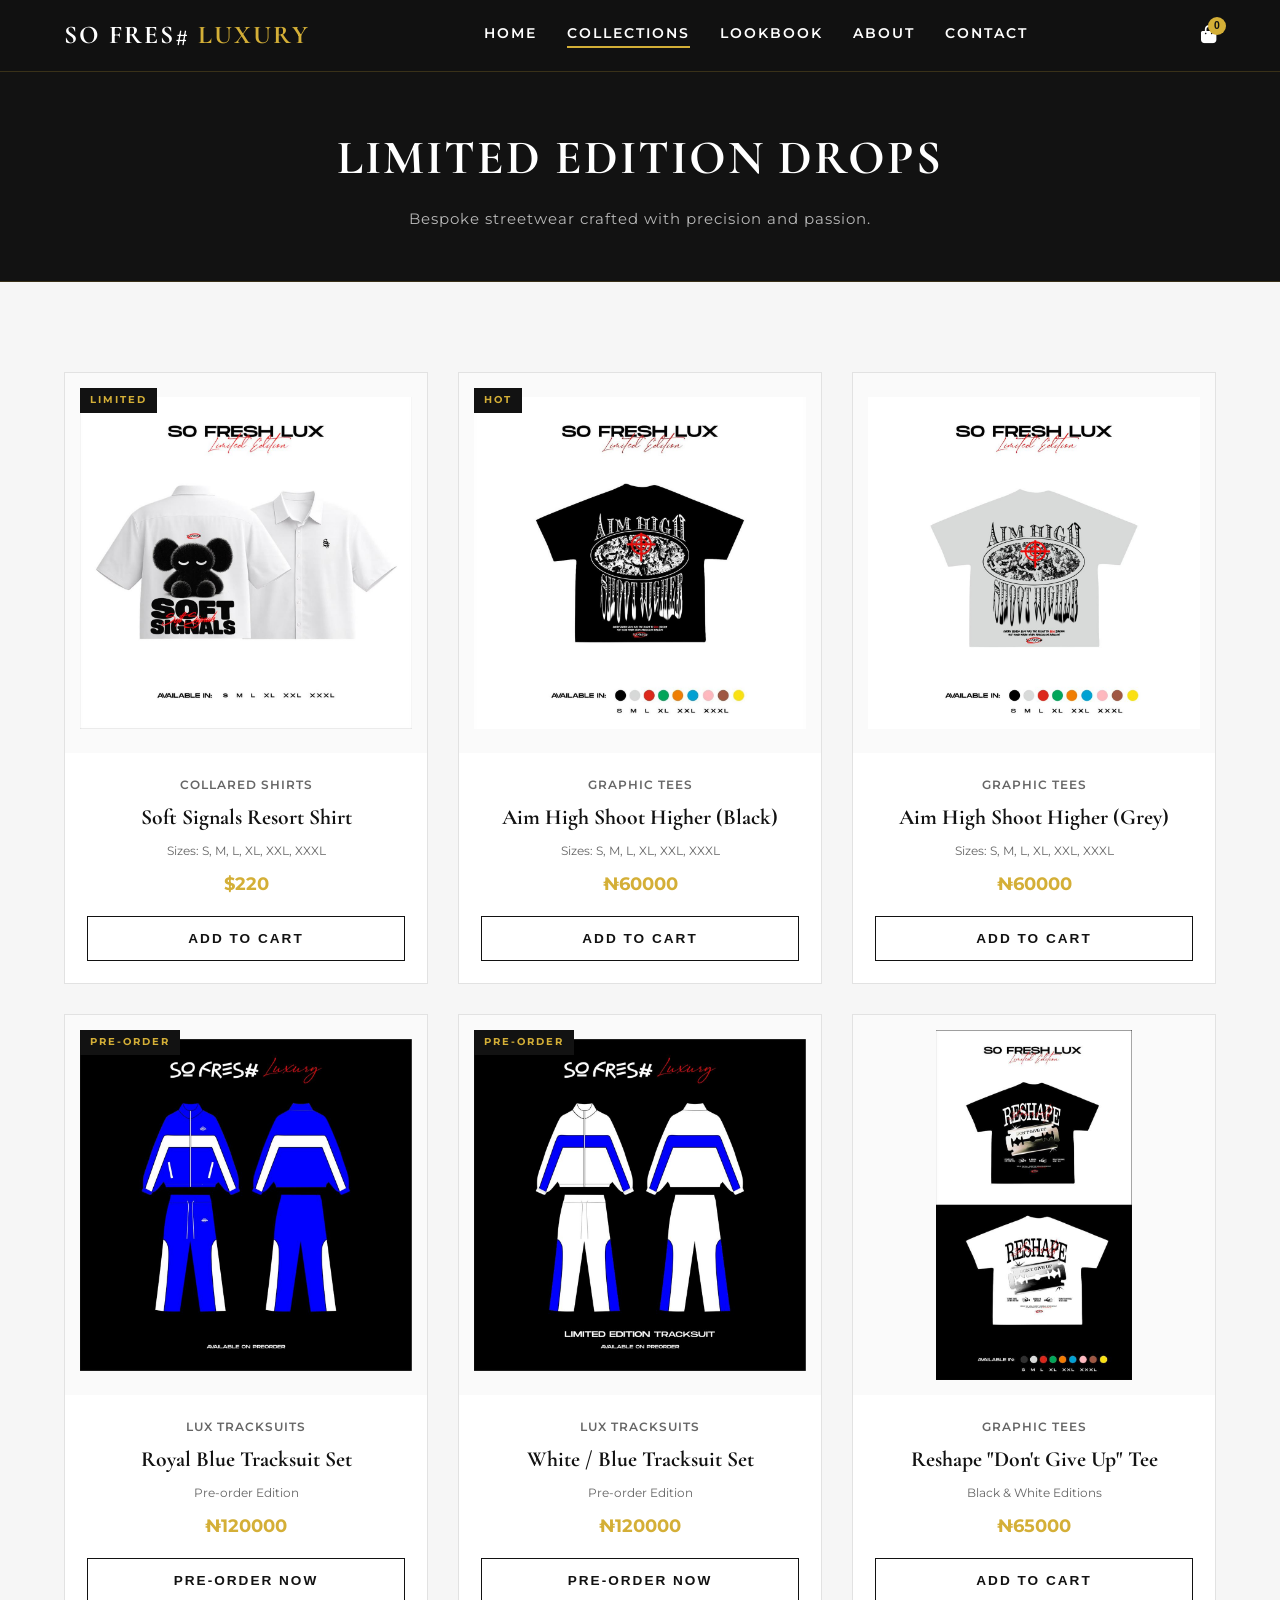
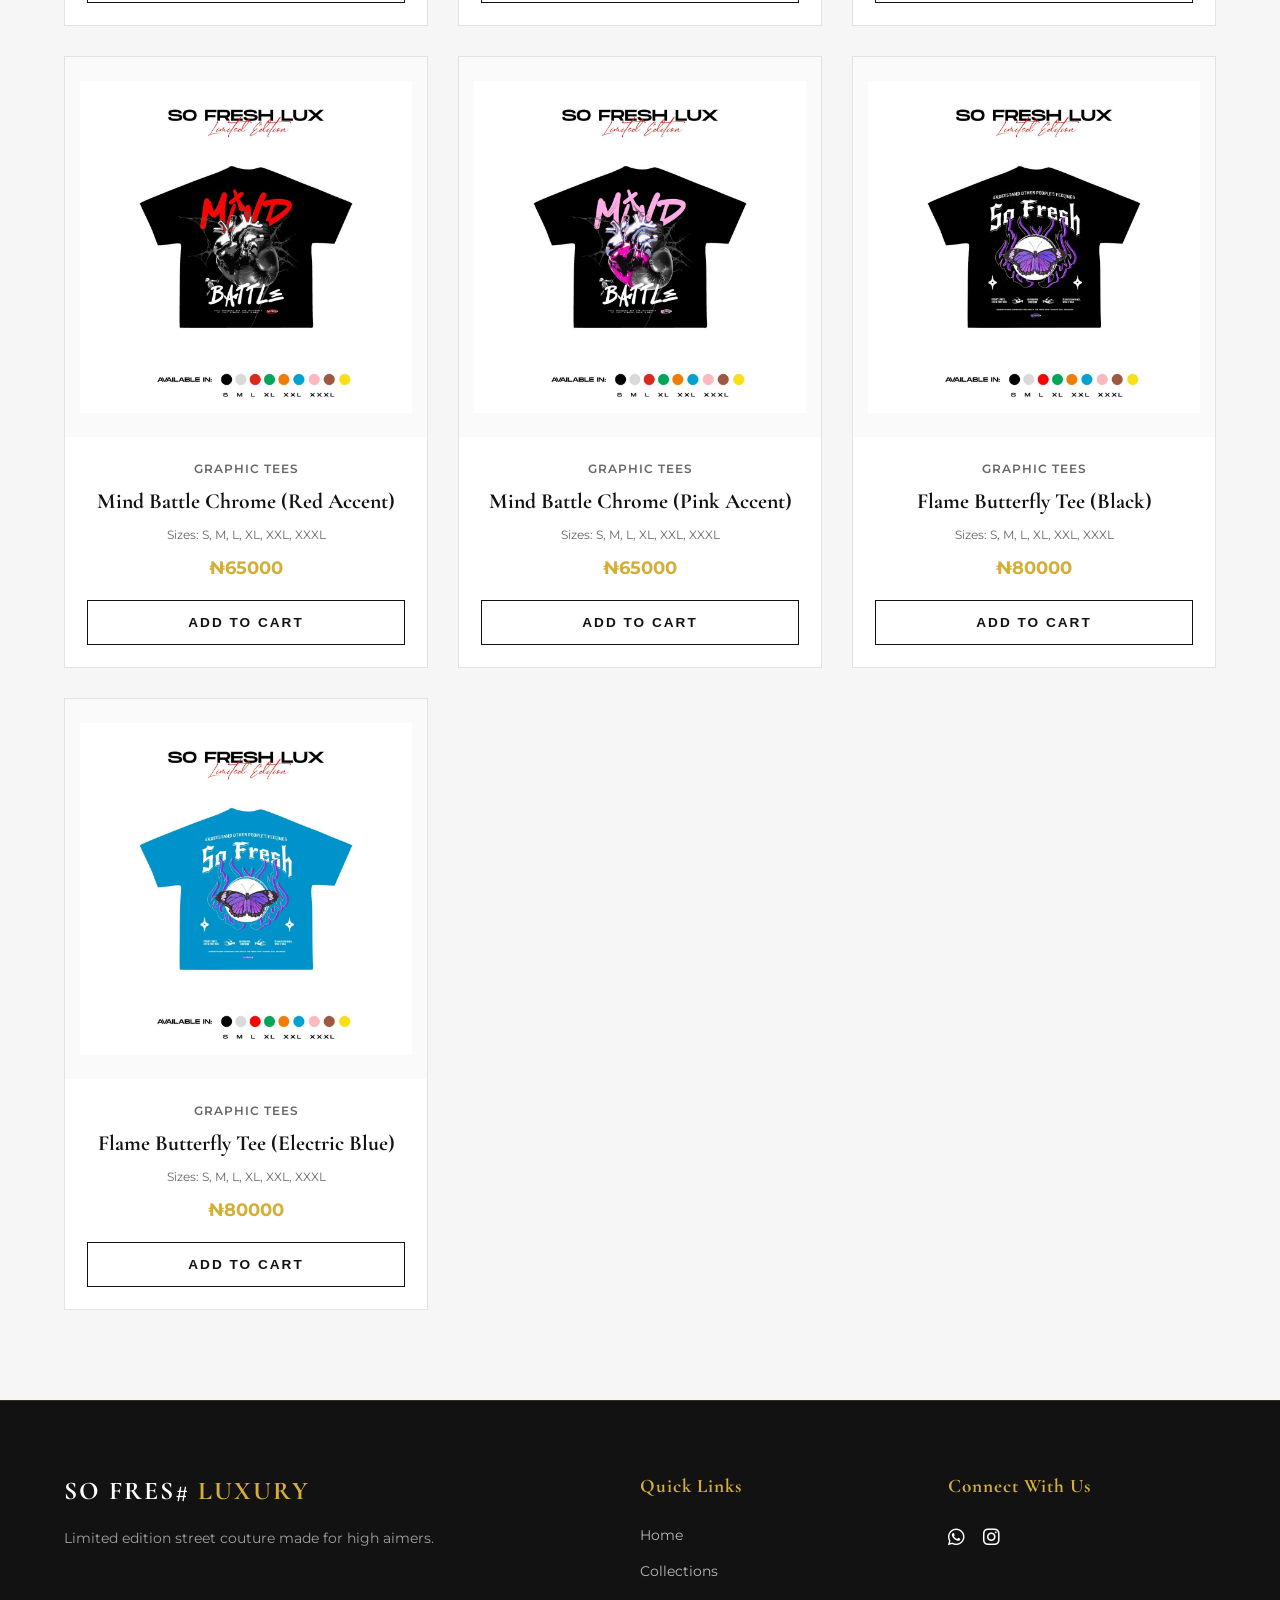
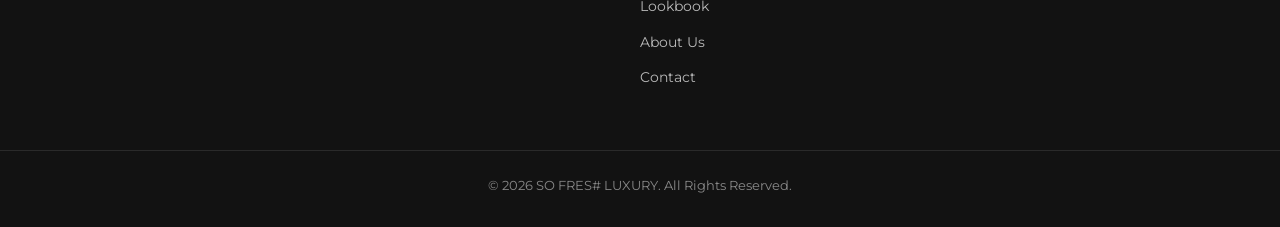
==== collections.html @ 5d112d9a "Initial commit - SO FRESH LUXURY online store" ====
<!DOCTYPE html>
<html lang="en">
<head>
    <meta charset="UTF-8">
    <meta name="viewport" content="width=device-width, initial-scale=1.0">
    <title>SO FRES# LUXURY | Limited Collections</title>
    <link rel="preconnect" href="https://fonts.googleapis.com">
    <link rel="preconnect" href="https://fonts.gstatic.com" crossorigin>
    <link href="https://fonts.googleapis.com/css2?family=Cormorant+Garamond:wght@400;600;700&family=Montserrat:wght@300;400;500;600;700&display=swap" rel="stylesheet">
    <link rel="stylesheet" href="https://cdnjs.cloudflare.com/ajax/libs/font-awesome/6.4.0/css/all.min.css">
    <link rel="stylesheet" href="styles.css">
</head>
<body>

    <!-- NAVBAR -->
    <header class="navbar">
        <div class="nav-container">
            <a href="index.html" class="brand-logo">
                <img src="1000150542.jpg" alt="SO FRES# Logo" class="logo-img" onerror="this.style.display='none'; document.getElementById('alt-logo-text').style.display='inline-block';">
                <span id="alt-logo-text" class="logo-text">SO FRES# <span>LUXURY</span></span>
            </a>

            <nav class="nav-menu" id="navMenu">
                <a href="index.html" class="nav-link">Home</a>
                <a href="collections.html" class="nav-link active">Collections</a>
                <a href="lookbook.html" class="nav-link">Lookbook</a>
                <a href="about.html" class="nav-link">About</a>
                <a href="contact.html" class="nav-link">Contact</a>
            </nav>

            <div class="nav-actions">
                <button class="icon-btn cart-btn" id="cartBtn" aria-label="Shopping Cart">
                    <i class="fas fa-shopping-bag"></i>
                    <span class="cart-badge" id="cartBadge">0</span>
                </button>
                <button class="hamburger" id="hamburgerBtn" aria-label="Toggle Menu">
                    <i class="fas fa-bars"></i>
                </button>
            </div>
        </div>
    </header>

    <!-- PAGE HEADER -->
    <section class="page-header">
        <div class="container text-center">
            <h1>LIMITED EDITION DROPS</h1>
            <p>Bespoke streetwear crafted with precision and passion.</p>
        </div>
    </section>

    <!-- FULL COLLECTION GRID -->
    <section class="section collections-section">
        <div class="container">
            <div class="product-grid">

                <!-- Product 1 -->
                <div class="product-card">
                    <div class="product-image-container">
                        <img src="./image/soft signals.jpeg" alt="Soft Signals Resort Shirt" class="product-img"> <!--[span_3](start_span)[span_3](end_span) -->
                        <span class="tag">LIMITED</span>
                    </div>
                    <div class="product-info">
                        <span class="category">Collared Shirts</span>
                        <h3 class="product-title">Soft Signals Resort Shirt</h3>
                        <p class="sizes">Sizes: S, M, L, XL, XXL, XXXL</p>
                        <p class="price">$220</p>
                        <button class="btn btn-secondary add-to-cart-btn" data-name="Soft Signals Resort Shirt">ADD TO CART</button>
                    </div>
                </div>

                <!-- Product 2 -->
                <div class="product-card">
                    <div class="product-image-container">
                        <img src="./image/aim high black.jpeg" alt="Aim High Graphic Tee Black" class="product-img"> <!--[span_4](start_span)[span_4](end_span) -->
                        <span class="tag">HOT</span>
                    </div>
                    <div class="product-info">
                        <span class="category">Graphic Tees</span>
                        <h3 class="product-title">Aim High Shoot Higher (Black)</h3>
                        <p class="sizes">Sizes: S, M, L, XL, XXL, XXXL</p>
                        <p class="price">₦60000</p>
                        <button class="btn btn-secondary add-to-cart-btn" data-name="Aim High Tee Black">ADD TO CART</button>
                    </div>
                </div>

                <!-- Product 3 -->
                <div class="product-card">
                    <div class="product-image-container">
                        <img src="./image/aim high.jpeg" alt="Aim High Graphic Tee Grey" class="product-img"> <!--[span_5](start_span)[span_5](end_span) -->
                    </div>
                    <div class="product-info">
                        <span class="category">Graphic Tees</span>
                        <h3 class="product-title">Aim High Shoot Higher (Grey)</h3>
                        <p class="sizes">Sizes: S, M, L, XL, XXL, XXXL</p>
                        <p class="price">₦60000</p>
                        <button class="btn btn-secondary add-to-cart-btn" data-name="Aim High Tee Grey">ADD TO CART</button>
                    </div>
                </div>

                <!-- Product 4 -->
                <div class="product-card">
                    <div class="product-image-container">
                        <img src="./image/track suit blue.jpeg" alt="Royal Blue Tracksuit" class="product-img"> <!--[span_6](start_span)[span_6](end_span) -->
                        <span class="tag">PRE-ORDER</span>
                    </div>
                    <div class="product-info">
                        <span class="category">Lux Tracksuits</span>
                        <h3 class="product-title">Royal Blue Tracksuit Set</h3>
                        <p class="sizes">Pre-order Edition</p>
                        <p class="price">₦120000</p>
                        <button class="btn btn-secondary add-to-cart-btn" data-name="Royal Blue Tracksuit">PRE-ORDER NOW</button>
                    </div>
                </div>

                <!-- Product 5 -->
                <div class="product-card">
                    <div class="product-image-container">
                        <img src="./image/track suit .jpeg" alt="White Tracksuit" class="product-img"> <!--[span_7](start_span)[span_7](end_span) -->
                        <span class="tag">PRE-ORDER</span>
                    </div>
                    <div class="product-info">
                        <span class="category">Lux Tracksuits</span>
                        <h3 class="product-title">White / Blue Tracksuit Set</h3>
                        <p class="sizes">Pre-order Edition</p>
                        <p class="price">₦120000</p>
                        <button class="btn btn-secondary add-to-cart-btn" data-name="White Tracksuit">PRE-ORDER NOW</button>
                    </div>
                </div>

                <!-- Product 6 -->
                <div class="product-card">
                    <div class="product-image-container">
                        <img src="./image/reshape.jpeg" alt="Reshape Graphic Tee" class="product-img"> <!--[span_8](start_span)[span_8](end_span) -->
                    </div>
                    <div class="product-info">
                        <span class="category">Graphic Tees</span>
                        <h3 class="product-title">Reshape "Don't Give Up" Tee</h3>
                        <p class="sizes">Black & White Editions</p>
                        <p class="price">₦65000</p>
                        <button class="btn btn-secondary add-to-cart-btn" data-name="Reshape Tee">ADD TO CART</button>
                    </div>
                </div>

                <!-- Product 7 -->
                <div class="product-card">
                    <div class="product-image-container">
                        <img src="./image/mind battke red.jpeg" alt="Mind Battle Red Tee" class="product-img"> <!--[span_9](start_span)[span_9](end_span) -->
                    </div>
                    <div class="product-info">
                        <span class="category">Graphic Tees</span>
                        <h3 class="product-title">Mind Battle Chrome (Red Accent)</h3>
                        <p class="sizes">Sizes: S, M, L, XL, XXL, XXXL</p>
                        <p class="price">₦65000 </p>
                        <button class="btn btn-secondary add-to-cart-btn" data-name="Mind Battle Red Tee">ADD TO CART</button>
                    </div>
                </div>

                <!-- Product 8 -->
                <div class="product-card">
                    <div class="product-image-container">
                        <img src="./image/mind battke black.jpeg" alt="Mind Battle Pink Tee" class="product-img"> <!--[span_10](start_span)[span_10](end_span) -->
                    </div>
                    <div class="product-info">
                        <span class="category">Graphic Tees</span>
                        <h3 class="product-title">Mind Battle Chrome (Pink Accent)</h3>
                        <p class="sizes">Sizes: S, M, L, XL, XXL, XXXL</p>
                        <p class="price">₦65000</p>
                        <button class="btn btn-secondary add-to-cart-btn" data-name="Mind Battle Pink Tee">ADD TO CART</button>
                    </div>
                </div>

                <!-- Product 9 -->
                <div class="product-card">
                    <div class="product-image-container">
                        <img src="./image/understanding black.jpeg" alt="Flame Butterfly Tee Black" class="product-img"> <!--[span_11](start_span)[span_11](end_span) -->
                    </div>
                    <div class="product-info">
                        <span class="category">Graphic Tees</span>
                        <h3 class="product-title">Flame Butterfly Tee (Black)</h3>
                        <p class="sizes">Sizes: S, M, L, XL, XXL, XXXL</p>
                        <p class="price">₦80000</p>
                        <button class="btn btn-secondary add-to-cart-btn" data-name="Butterfly Tee Black">ADD TO CART</button>
                    </div>
                </div>

                <!-- Product 10 -->
                <div class="product-card">
                    <div class="product-image-container">
                        <img src="./image/understanding.jpeg" alt="Flame Butterfly Tee Blue" class="product-img"> <!--[span_12](start_span)[span_12](end_span) -->
                    </div>
                    <div class="product-info">
                        <span class="category">Graphic Tees</span>
                        <h3 class="product-title">Flame Butterfly Tee (Electric Blue)</h3>
                        <p class="sizes">Sizes: S, M, L, XL, XXL, XXXL</p>
                        <p class="price">₦80000</p>
                        <button class="btn btn-secondary add-to-cart-btn" data-name="Butterfly Tee Blue">ADD TO CART</button>
                    </div>
                </div>

            </div>
        </div>
    </section>

    <!-- CART SIDEBAR DRAWER -->
<div id="cartModal" class="cart-drawer">
    <div class="cart-overlay" id="cartOverlay"></div>
    <div class="cart-drawer-content">
        <div class="cart-header">
            <h3>YOUR SHOPPING BAG (<span id="cartCountHeader">0</span>)</h3>
            <button class="close-cart-btn" id="closeCartBtn">&times;</button>
        </div>
        
        <div class="cart-body" id="cartItemsContainer">
            <!-- Cart items will be dynamically added here -->
        </div>

        <div class="cart-footer">
            <div class="cart-total-row">
                <span>Total:</span>
                <span id="cartTotalAmount">₦0</span>
            </div>
            <button id="whatsappCheckoutBtn" class="btn btn-primary btn-block">
                <i class="fab fa-whatsapp"></i> CHECKOUT VIA WHATSAPP
            </button>
        </div>
    </div>
</div>
    <!-- FOOTER -->
    <footer class="footer">
        <div class="container footer-content">
            <div class="footer-brand">
                <span class="logo-text">SO FRES# <span>LUXURY</span></span>
                <p>Limited edition street couture made for high aimers.</p>
            </div>
            
            <div class="footer-links">
                <h4>Quick Links</h4>
                <ul>
                    <li><a href="index.html">Home</a></li>
                    <li><a href="collections.html">Collections</a></li>
                    <li><a href="lookbook.html">Lookbook</a></li>
                    <li><a href="about.html">About Us</a></li>
                    <li><a href="contact.html">Contact</a></li>
                </ul>
            </div>

            <div class="footer-social">
                <h4>Connect With Us</h4>
                <div class="social-icons">
                    <a href="https://wa.me/2348106205953" target="_blank" aria-label="WhatsApp"><i class="fab fa-whatsapp"></i></a>
                    <a href="https://instagram.com/sofreshluxury" target="_blank" aria-label="Instagram"><i class="fab fa-instagram"></i></a>
                </div>
            </div>
        </div>
        <div class="footer-bottom text-center">
            <p>&copy; 2026 SO FRES# LUXURY. All Rights Reserved.</p>
        </div>
    </footer>

    <div id="toast" class="toast">Item added to cart!</div>
    <script src="./main.js"></script>
</body>
</html>
---- styles.css ----
/* ==========================================================================
   SO FRES# LUXURY - MASTER STYLESHEET
   Aesthetics: Modern Street-Couture, High-Contrast, Gold Accents
   ========================================================================== */

:root {
    --primary-black: #121212;
    --accent-gold: #D4AF37;
    --accent-red: #D90429;
    --bg-light: #F6F6F6;
    --bg-card: #FFFFFF;
    --text-dark: #121212;
    --text-muted: #666666;
    --white: #FFFFFF;
    --border-color: #E2E2E2;
    
    /* Validation Colors */
    --error-red: #e74c3c;
    --success-green: #2ecc71;

    /* Fonts */
    --font-heading: 'Cormorant Garamond', Georgia, serif;
    --font-body: 'Montserrat', sans-serif;
    
    --transition: all 0.3s cubic-bezier(0.25, 0.8, 0.25, 1);
}

/* --- Base & Resets --- */
* {
    margin: 0;
    padding: 0;
    box-sizing: border-box;
}

html {
    scroll-behavior: smooth;
}

body {
    font-family: var(--font-body);
    background-color: var(--white);
    color: var(--text-dark);
    line-height: 1.6;
    overflow-x: hidden;
}

a {
    text-decoration: none;
    color: inherit;
    transition: var(--transition);
}

ul {
    list-style: none;
}
/* --- NAVBAR TEXT LOGO --- */
.logo {
    font-size: 1.5rem;
    font-weight: 700;
    color: #ffffff;
    text-decoration: none;
    letter-spacing: 2px;
    text-transform: uppercase;
}

.logo span {
    color: #d4af37; /* Luxury Gold Accent */
    font-weight: 300;
}

/* --- HERO SECTION TITLE --- */
.hero-title {
    font-size: 3.2rem;
    font-weight: 700;
    color: #ffffff;
    letter-spacing: 5px;
    text-transform: uppercase;
    margin-bottom: 15px;
}

.hero-title span {
    color: #d4af37;
    font-weight: 300;
}

/* --- Container & Helpers --- */
.container {
    width: 90%;
    max-width: 1200px;
    margin: 0 auto;
}

.section {
    padding: 90px 0;
}

.text-center {
    text-align: center;
}

.section-header {
    text-align: center;
    margin-bottom: 50px;
}

.section-title {
    font-family: var(--font-heading);
    font-size: 2.8rem;
    font-weight: 700;
    letter-spacing: 2px;
    text-transform: uppercase;
    color: var(--primary-black);
}

.title-divider {
    width: 60px;
    height: 2px;
    background-color: var(--accent-gold);
    margin: 15px auto;
}

.section-subtitle {
    font-size: 0.95rem;
    color: var(--text-muted);
    letter-spacing: 1px;
}

/* --- Buttons --- */
.btn {
    display: inline-block;
    padding: 14px 32px;
    font-size: 0.85rem;
    font-weight: 700;
    letter-spacing: 2px;
    text-transform: uppercase;
    border: 1px solid transparent;
    cursor: pointer;
    transition: var(--transition);
}

.btn-primary {
    background-color: var(--primary-black);
    color: var(--white);
    border-color: var(--primary-black);
}

.btn-primary:hover {
    background-color: var(--accent-gold);
    border-color: var(--accent-gold);
    color: var(--primary-black);
}

.btn-secondary {
    background-color: transparent;
    color: var(--primary-black);
    border-color: var(--primary-black);
    width: 100%;
}

.btn-secondary:hover {
    background-color: var(--primary-black);
    color: var(--white);
}

.btn-outline {
    background-color: transparent;
    border-color: var(--accent-gold);
    color: var(--accent-gold);
}

.btn-outline:hover {
    background-color: var(--accent-gold);
    color: var(--primary-black);
}

.btn-block {
    width: 100%;
}

/* --- NAVBAR --- */
.navbar {
    position: fixed;
    top: 0;
    left: 0;
    width: 100%;
    background-color: rgba(18, 18, 18, 0.96);
    backdrop-filter: blur(10px);
    z-index: 1000;
    padding: 15px 0;
    border-bottom: 1px solid rgba(212, 175, 55, 0.2);
}

.nav-container {
    display: flex;
    justify-content: space-between;
    align-items: center;
    width: 90%;
    max-width: 1200px;
    margin: 0 auto;
}

.brand-logo {
    display: flex;
    align-items: center;
    gap: 10px;
}

.logo-img {
    height: 38px;
    width: auto;
    object-fit: contain;
}

.logo-text {
    font-family: var(--font-heading);
    font-size: 1.6rem;
    font-weight: 700;
    letter-spacing: 2px;
    color: var(--white);
}

.logo-text span {
    color: var(--accent-gold);
}

.nav-menu {
    display: flex;
    gap: 30px;
}

.nav-link {
    color: var(--white);
    font-size: 0.85rem;
    font-weight: 600;
    letter-spacing: 2px;
    text-transform: uppercase;
    position: relative;
    padding-bottom: 4px;
}

.nav-link::after {
    content: '';
    position: absolute;
    bottom: 0;
    left: 0;
    width: 0;
    height: 2px;
    background-color: var(--accent-gold);
    transition: var(--transition);
}

.nav-link:hover::after,
.nav-link.active::after {
    width: 100%;
}

.nav-actions {
    display: flex;
    align-items: center;
    gap: 20px;
}

.icon-btn {
    background: none;
    border: none;
    color: var(--white);
    font-size: 1.1rem;
    cursor: pointer;
    position: relative;
    transition: var(--transition);
}

.icon-btn:hover {
    color: var(--accent-gold);
}

.cart-badge {
    position: absolute;
    top: -8px;
    right: -10px;
    background-color: var(--accent-gold);
    color: var(--primary-black);
    font-size: 0.65rem;
    font-weight: 700;
    width: 18px;
    height: 18px;
    border-radius: 50%;
    display: flex;
    align-items: center;
    justify-content: center;
}

.hamburger {
    display: none;
    background: none;
    border: none;
    color: var(--white);
    font-size: 1.4rem;
    cursor: pointer;
}

/* --- HERO --- */
.hero {
    height: 90vh;
    background: url('1000149788.jpg') center/cover no-repeat;
    position: relative;
    display: flex;
    align-items: center;
    justify-content: center;
    text-align: center;
    padding: 0 20px;
}

.hero-overlay {
    position: absolute;
    top: 0;
    left: 0;
    width: 100%;
    height: 100%;
    background: linear-gradient(180deg, rgba(18,18,18,0.7) 0%, rgba(18,18,18,0.9) 100%);
}

.hero-content {
    position: relative;
    z-index: 2;
    color: var(--white);
    max-width: 800px;
}

.hero-content .subtitle {
    font-size: 0.85rem;
    letter-spacing: 4px;
    color: var(--accent-gold);
    margin-bottom: 15px;
    font-weight: 700;
}

.hero-title {
    font-family: var(--font-heading);
    font-size: 4.2rem;
    font-weight: 700;
    letter-spacing: 3px;
    line-height: 1.1;
    margin-bottom: 15px;
}

.hero-description {
    font-size: 1.1rem;
    font-weight: 300;
    letter-spacing: 1px;
    margin-bottom: 30px;
    color: rgba(255, 255, 255, 0.85);
}

/* --- FEATURED COLLECTION GRID --- */
.collections-section {
    background-color: var(--bg-light);
}

.product-grid {
    display: grid;
    grid-template-columns: repeat(3, 1fr);
    gap: 30px;
}

.product-card {
    background-color: var(--bg-card);
    border: 1px solid var(--border-color);
    transition: var(--transition);
    display: flex;
    flex-direction: column;
}

.product-card:hover {
    transform: translateY(-8px);
    box-shadow: 0 15px 30px rgba(0,0,0,0.08);
}

.product-image-container {
    position: relative;
    overflow: hidden;
    height: 380px;
    background-color: #FAFAFA;
    display: flex;
    align-items: center;
    justify-content: center;
    padding: 15px;
}

.product-img {
    max-width: 100%;
    max-height: 100%;
    object-fit: contain;
    transition: transform 0.5s ease;
}

.product-card:hover .product-img {
    transform: scale(1.06);
}

.tag {
    position: absolute;
    top: 15px;
    left: 15px;
    background-color: var(--primary-black);
    color: var(--accent-gold);
    font-size: 0.65rem;
    font-weight: 700;
    letter-spacing: 2px;
    padding: 4px 10px;
}

.product-info {
    padding: 22px;
    text-align: center;
    margin-top: auto;
}

.product-info .category {
    font-size: 0.75rem;
    text-transform: uppercase;
    color: var(--text-muted);
    letter-spacing: 1px;
    display: block;
    margin-bottom: 6px;
    font-weight: 600;
}

.product-title {
    font-family: var(--font-heading);
    font-size: 1.35rem;
    margin-bottom: 6px;
    font-weight: 700;
}

.sizes {
    font-size: 0.75rem;
    color: var(--text-muted);
    margin-bottom: 10px;
}

.price {
    font-weight: 700;
    color: var(--accent-gold);
    margin-bottom: 18px;
    font-size: 1.1rem;
}

/* --- LOOKBOOK --- */
.lookbook-section {
    background-color: var(--white);
}

.grid-2-col {
    display: grid;
    grid-template-columns: 1fr 1fr;
    gap: 60px;
    align-items: center;
}

.lookbook-text .tagline {
    color: var(--accent-gold);
    font-size: 0.8rem;
    letter-spacing: 3px;
    display: block;
    margin-bottom: 10px;
    font-weight: 700;
}

.lookbook-text h2 {
    font-family: var(--font-heading);
    font-size: 2.8rem;
    line-height: 1.2;
    margin-bottom: 25px;
}

.lookbook-text p {
    color: var(--text-muted);
    margin-bottom: 20px;
    font-size: 0.95rem;
}

.lookbook-gallery {
    display: grid;
    grid-template-columns: repeat(2, 1fr);
    gap: 20px;
}

.gallery-card {
    text-align: center;
}

.gallery-img {
    width: 100%;
    height: 380px;
    object-fit: contain;
    background-color: #000;
    padding: 10px;
    border: 1px solid var(--border-color);
}

.caption {
    margin-top: 10px;
    font-size: 0.85rem;
    font-weight: 600;
    letter-spacing: 1px;
}

/* --- ABOUT --- */
.about-section {
    background-color: var(--primary-black);
    color: var(--white);
}

.about-section .section-title {
    color: var(--white);
}

.about-text {
    max-width: 800px;
    margin: 0 auto;
    font-size: 1.1rem;
    line-height: 1.9;
    color: rgba(255,255,255,0.8);
    font-weight: 300;
}

/* --- CONTACT & SOCIAL HUBS --- */
.social-contact-grid {
    display: grid;
    grid-template-columns: 1fr 1fr;
    gap: 25px;
    margin-bottom: 40px;
}

.contact-card {
    display: flex;
    align-items: center;
    padding: 25px 30px;
    border: 1px solid var(--border-color);
    background-color: var(--bg-card);
    transition: var(--transition);
}

.contact-card:hover {
    border-color: var(--accent-gold);
    transform: translateY(-3px);
}

.contact-icon {
    font-size: 2.4rem;
    margin-right: 20px;
}

.whatsapp-card .contact-icon {
    color: #25D366;
}

.instagram-card .contact-icon {
    color: #E1306C;
}

.contact-card-text h3 {
    font-size: 1.1rem;
    font-weight: 700;
    margin-bottom: 4px;
}

.contact-card-text p {
    font-size: 0.85rem;
    color: var(--text-muted);
}

/* --- FORM STYLING & VALIDATION --- */
.form-wrapper {
    background-color: var(--bg-light);
    padding: 45px;
    border: 1px solid var(--border-color);
}

.custom-form h3 {
    font-family: var(--font-heading);
    font-size: 1.8rem;
    margin-bottom: 25px;
    letter-spacing: 1px;
}

.form-group {
    margin-bottom: 20px;
    display: flex;
    flex-direction: column;
}

.form-row {
    display: grid;
    grid-template-columns: 1fr 1fr;
    gap: 20px;
}

label {
    font-size: 0.8rem;
    font-weight: 700;
    letter-spacing: 1px;
    text-transform: uppercase;
    margin-bottom: 8px;
    color: var(--primary-black);
}

.form-control {
    width: 100%;
    padding: 14px;
    border: 1px solid #CCC;
    background-color: var(--white);
    font-family: var(--font-body);
    font-size: 0.9rem;
    outline: none;
    transition: var(--transition);
}

.form-control:focus {
    border-color: var(--primary-black);
}

/* Inline Validation Dynamic States */
.form-control.valid {
    border-color: var(--success-green) !important;
}

.form-control.invalid {
    border-color: var(--error-red) !important;
}

.error-msg {
    color: var(--error-red);
    font-size: 0.75rem;
    margin-top: 6px;
    display: none;
}

.error-msg.visible {
    display: block;
}

/* NEWSLETTER BOX */
.newsletter-box {
    margin-top: 40px;
    padding-top: 35px;
    border-top: 1px solid var(--border-color);
}

.newsletter-box h3 {
    font-family: var(--font-heading);
    font-size: 1.6rem;
    margin-bottom: 8px;
}

.newsletter-box p {
    font-size: 0.85rem;
    color: var(--text-muted);
    margin-bottom: 18px;
}

.input-inline {
    display: flex;
    gap: 10px;
}

/* --- FOOTER --- */
.footer {
    background-color: var(--primary-black);
    color: var(--white);
    padding: 70px 0 30px;
    border-top: 1px solid rgba(212, 175, 55, 0.2);
}

.footer-content {
    display: grid;
    grid-template-columns: 2fr 1fr 1fr;
    gap: 40px;
    margin-bottom: 50px;
}

.footer-brand p {
    color: rgba(255,255,255,0.6);
    margin-top: 15px;
    font-size: 0.9rem;
}

.footer-links h4,
.footer-social h4 {
    font-family: var(--font-heading);
    font-size: 1.2rem;
    color: var(--accent-gold);
    margin-bottom: 20px;
    letter-spacing: 1px;
}

.footer-links ul li {
    margin-bottom: 10px;
}

.footer-links a {
    color: rgba(255,255,255,0.7);
    font-size: 0.85rem;
}

.footer-links a:hover {
    color: var(--white);
}

.social-icons {
    display: flex;
    gap: 18px;
}

.social-icons a {
    color: var(--white);
    font-size: 1.2rem;
}

.social-icons a:hover {
    color: var(--accent-gold);
}

.footer-bottom {
    border-top: 1px solid rgba(255, 255, 255, 0.1);
    padding-top: 25px;
    font-size: 0.8rem;
    color: rgba(255, 255, 255, 0.5);
}

/* --- MODAL & TOAST --- */
.modal {
    display: none;
    position: fixed;
    top: 0;
    left: 0;
    width: 100%;
    height: 100%;
    background-color: rgba(0,0,0,0.85);
    backdrop-filter: blur(5px);
    z-index: 2000;
    align-items: center;
    justify-content: center;
}

.modal-content {
    background-color: var(--white);
    padding: 40px;
    max-width: 450px;
    width: 90%;
    text-align: center;
    position: relative;
    animation: modalFadeIn 0.3s ease;
}

@keyframes modalFadeIn {
    from { opacity: 0; transform: translateY(-20px); }
    to { opacity: 1; transform: translateY(0); }
}

.close-modal {
    position: absolute;
    top: 15px;
    right: 20px;
    font-size: 1.5rem;
    cursor: pointer;
}

.modal-icon {
    font-size: 3rem;
    color: var(--accent-gold);
    margin-bottom: 20px;
}

.modal h3 {
    font-family: var(--font-heading);
    font-size: 1.8rem;
    margin-bottom: 10px;
}

.modal p {
    color: var(--text-muted);
    font-size: 0.9rem;
    margin-bottom: 25px;
}

.toast {
    visibility: hidden;
    min-width: 280px;
    background-color: var(--primary-black);
    color: var(--accent-gold);
    text-align: center;
    border: 1px solid var(--accent-gold);
    padding: 16px;
    position: fixed;
    z-index: 3000;
    bottom: 30px;
    right: 30px;
    font-size: 0.85rem;
    letter-spacing: 1px;
    box-shadow: 0 10px 20px rgba(0,0,0,0.3);
}

.toast.show {
    visibility: visible;
    animation: fadeInOut 3s;
}

@keyframes fadeInOut {
    0% { bottom: 0; opacity: 0; }
    20% { bottom: 30px; opacity: 1; }
    80% { bottom: 30px; opacity: 1; }
    100% { bottom: 0; opacity: 0; }
}

/* --- RESPONSIVE MEDIA QUERIES --- */
@media (max-width: 1024px) {
    .product-grid {
        grid-template-columns: repeat(2, 1fr);
    }
    .hero-title {
        font-size: 3.2rem;
    }
}

@media (max-width: 768px) {
    .hamburger {
        display: block;
    }

    .nav-menu {
        position: fixed;
        top: 70px;
        left: -100%;
        width: 100%;
        height: calc(100vh - 70px);
        background-color: var(--primary-black);
        flex-direction: column;
        align-items: center;
        justify-content: center;
        gap: 35px;
        transition: var(--transition);
    }

    .nav-menu.active {
        left: 0;
    }

    .grid-2-col,
    .social-contact-grid,
    .form-row,
    .footer-content {
        grid-template-columns: 1fr;
    }

    .product-grid {
        grid-template-columns: 1fr;
    }

    .form-wrapper {
        padding: 25px;
    }

    .hero-title {
        font-size: 2.5rem;
    }

    .input-inline {
        flex-direction: column;
    }

    .lookbook-gallery {
        grid-template-columns: 1fr;
    }
}
/* --- CART DRAWER STYLES --- */
.cart-drawer {
    position: fixed;
    top: 0;
    right: 0;
    width: 100%;
    height: 100%;
    z-index: 9999;
    visibility: hidden;
    opacity: 0;
    transition: visibility 0.3s ease, opacity 0.3s ease;
}

.cart-drawer.active {
    visibility: visible;
    opacity: 1;
}

.cart-overlay {
    position: absolute;
    top: 0;
    left: 0;
    width: 100%;
    height: 100%;
    background: rgba(0, 0, 0, 0.7);
    backdrop-filter: blur(4px);
}

.cart-drawer-content {
    position: absolute;
    top: 0;
    right: 0;
    width: 100%;
    max-width: 420px;
    height: 100%;
    background-color: #121212;
    color: #ffffff;
    display: flex;
    flex-direction: column;
    box-shadow: -5px 0 25px rgba(0, 0, 0, 0.8);
    transform: translateX(100%);
    transition: transform 0.3s ease-in-out;
}

.cart-drawer.active .cart-drawer-content {
    transform: translateX(0);
}

.cart-header {
    padding: 20px;
    border-bottom: 1px solid #2a2a2a;
    display: flex;
    justify-content: space-between;
    align-items: center;
}

.cart-header h3 {
    font-size: 1.1rem;
    letter-spacing: 1px;
    margin: 0;
}

.close-cart-btn {
    background: none;
    border: none;
    color: #ffffff;
    font-size: 1.8rem;
    cursor: pointer;
}

.cart-body {
    flex: 1;
    overflow-y: auto;
    padding: 20px;
}

.empty-cart-msg {
    text-align: center;
    color: #888;
    margin-top: 50px;
}

/* Individual Cart Item */
.cart-item {
    display: flex;
    gap: 15px;
    padding-bottom: 15px;
    margin-bottom: 15px;
    border-bottom: 1px solid #222;
    align-items: center;
}

.cart-item-img {
    width: 70px;
    height: 80px;
    object-fit: cover;
    border-radius: 4px;
}

.cart-item-details {
    flex: 1;
}

.cart-item-title {
    font-size: 0.95rem;
    font-weight: 600;
    margin-bottom: 5px;
}

.cart-item-price {
    color: #d4af37;
    font-size: 0.9rem;
    margin-bottom: 8px;
}

.cart-qty-controls {
    display: flex;
    align-items: center;
    gap: 10px;
}

.qty-btn {
    background: #222;
    border: 1px solid #444;
    color: #fff;
    width: 26px;
    height: 26px;
    cursor: pointer;
    border-radius: 3px;
}

.remove-item-btn {
    background: none;
    border: none;
    color: #ff4d4d;
    cursor: pointer;
    font-size: 0.9rem;
    margin-left: auto;
}

.cart-footer {
    padding: 20px;
    border-top: 1px solid #2a2a2a;
    background-color: #0a0a0a;
}

.cart-total-row {
    display: flex;
    justify-content: space-between;
    font-size: 1.2rem;
    font-weight: 700;
    margin-bottom: 15px;
}

.cart-total-row span:last-child {
    color: #d4af37;
}

/* --- SUBPAGE BANNER STYLING --- */
.page-header {
    background-color: var(--primary-black);
    color: var(--white);
    padding: 120px 0 50px;
    border-bottom: 1px solid rgba(212, 175, 55, 0.2);
}

.page-header h1 {
    font-family: var(--font-heading);
    font-size: 3rem;
    letter-spacing: 2px;
    margin-bottom: 10px;
}

.page-header p {
    color: rgba(255, 255, 255, 0.7);
    font-size: 0.95rem;
    letter-spacing: 1px;
}
/* --- FORM VALIDATION & MODAL STYLES --- */
.error-msg {
    display: none;
    color: #ff4d4d;
    font-size: 0.8rem;
    margin-top: 5px;
    letter-spacing: 0.5px;
}

.error-msg.active {
    display: block;
}

.form-control.invalid-input {
    border-color: #ff4d4d !important;
    background-color: rgba(255, 77, 77, 0.05);
}

/* Modal Styling */
.modal {
    position: fixed;
    top: 0;
    left: 0;
    width: 100%;
    height: 100%;
    background: rgba(0, 0, 0, 0.8);
    display: flex;
    justify-content: center;
    align-items: center;
    z-index: 10000;
    visibility: hidden;
    opacity: 0;
    transition: all 0.3s ease;
}

.modal.active {
    visibility: visible;
    opacity: 1;
}

.modal-content {
    background: #181818;
    color: #ffffff;
    padding: 30px;
    border-radius: 8px;
    max-width: 450px;
    width: 90%;
    text-align: center;
    position: relative;
    border: 1px solid #d4af37;
    box-shadow: 0 10px 30px rgba(0,0,0,0.8);
}

.modal-icon {
    font-size: 3rem;
    color: #d4af37;
    margin-bottom: 15px;
}

.close-modal {
    position: absolute;
    top: 15px;
    right: 20px;
    font-size: 1.8rem;
    cursor: pointer;
    color: #aaa;
}

.close-modal:hover {
    color: #fff;
}
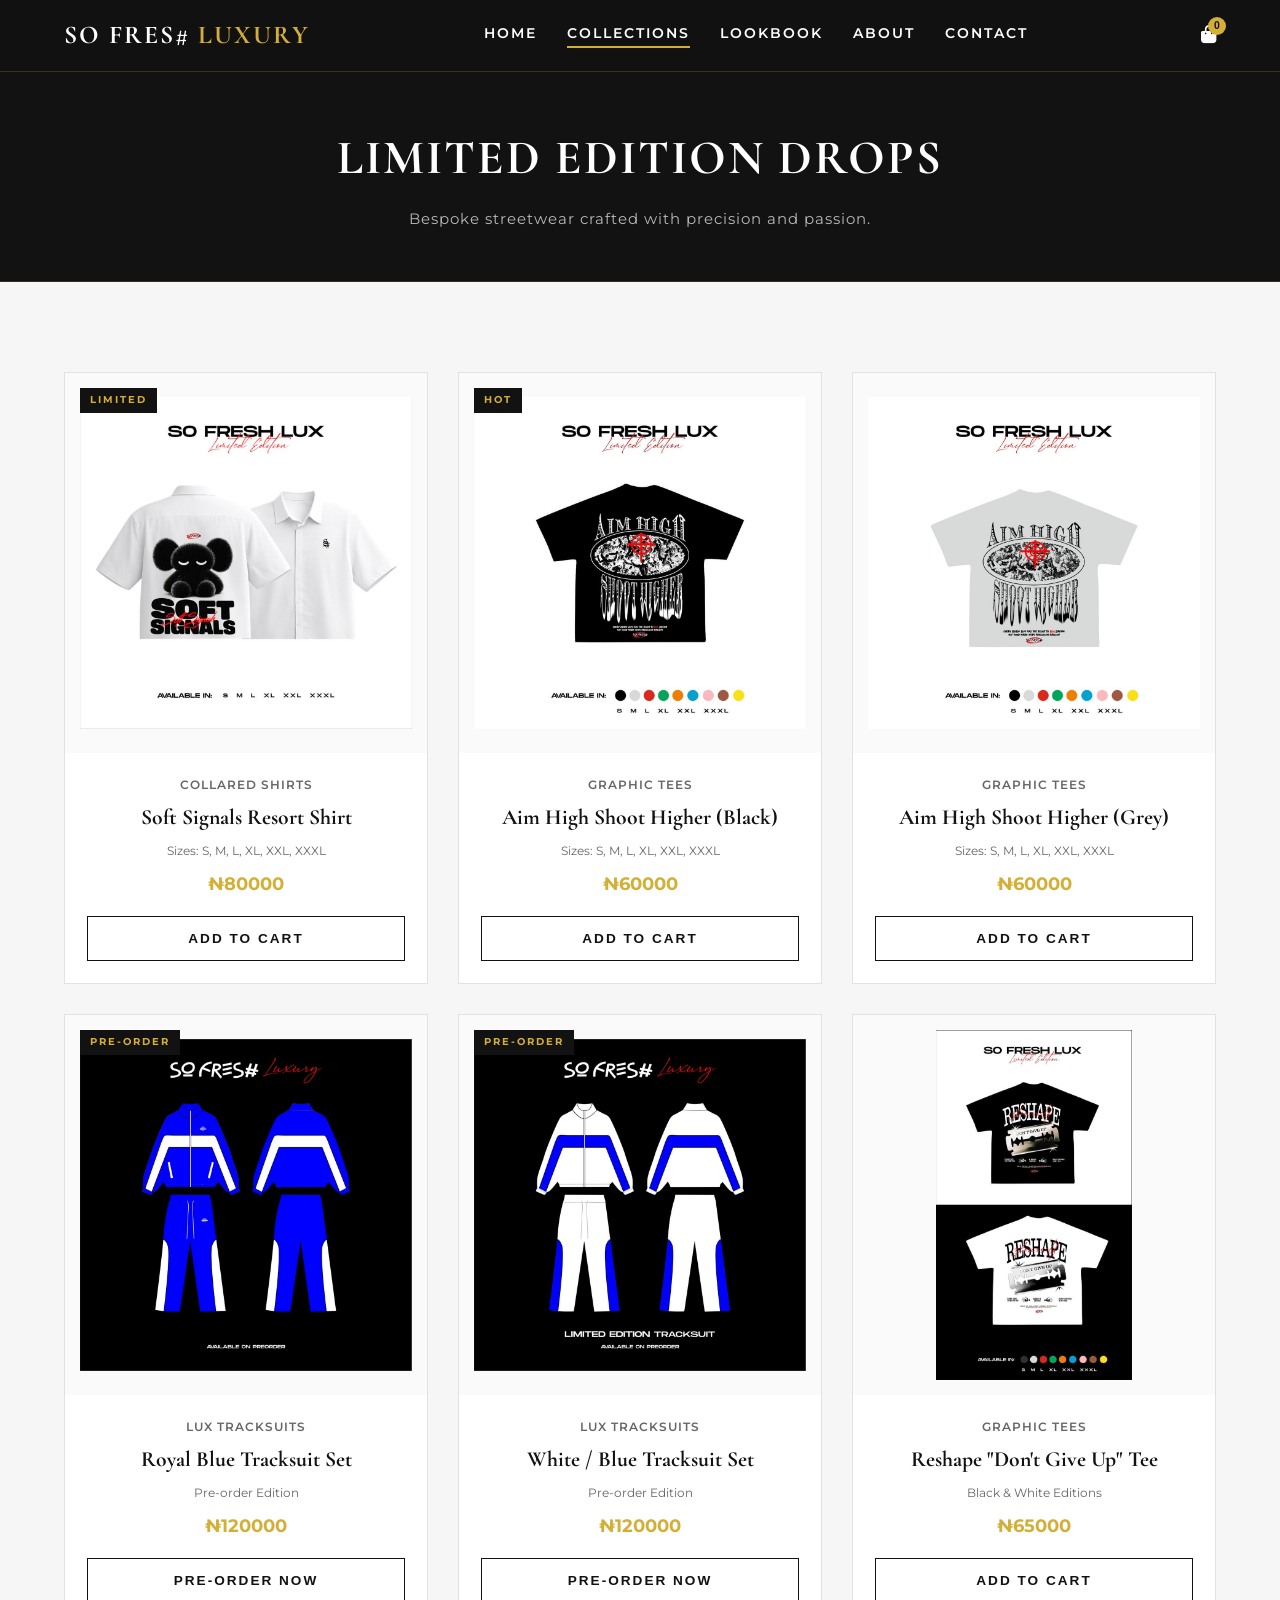
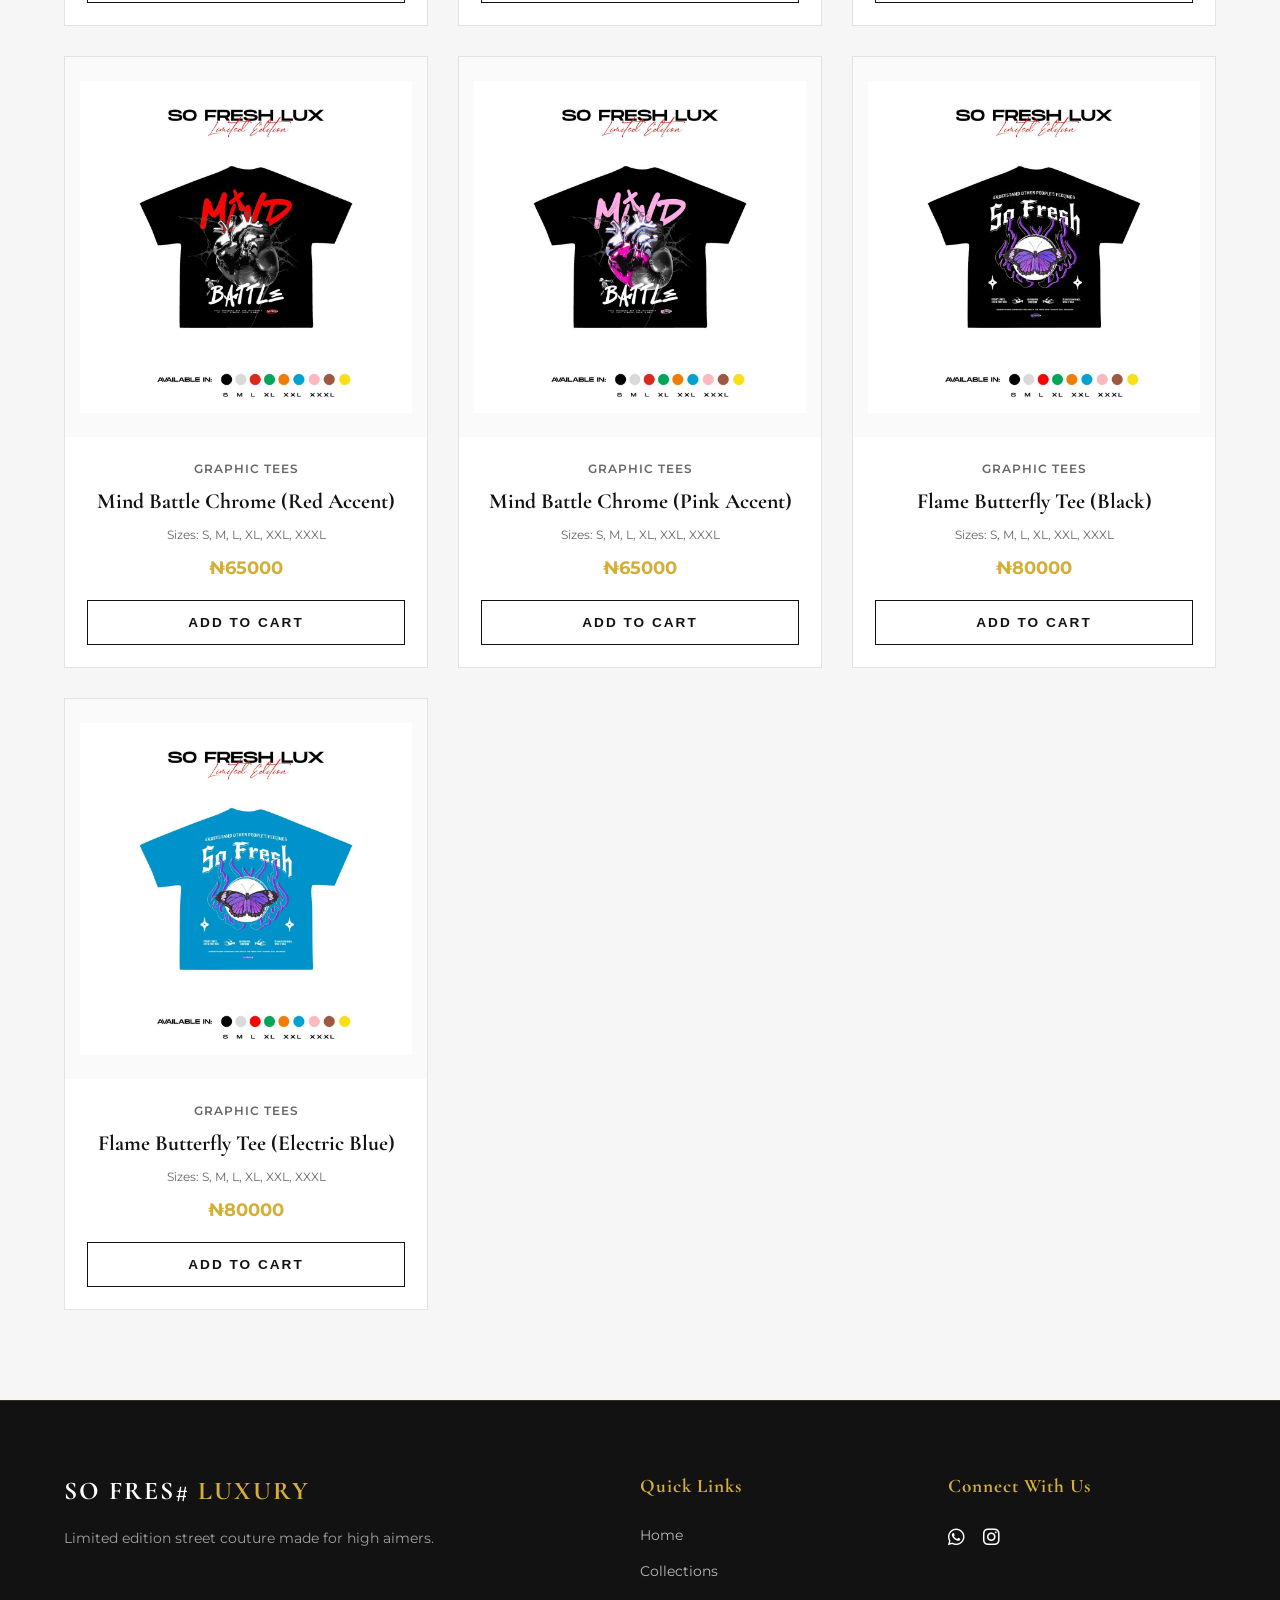
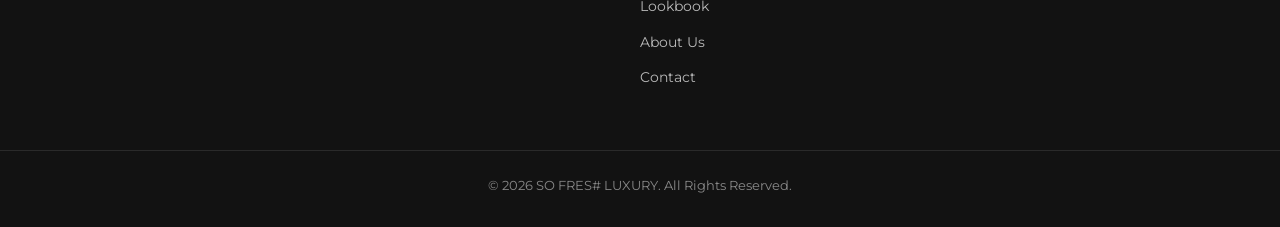
==== commit 23847106: "Updated website files" ====
--- a/collections.html
+++ b/collections.html
@@ -63,7 +63,7 @@
                         <span class="category">Collared Shirts</span>
                         <h3 class="product-title">Soft Signals Resort Shirt</h3>
                         <p class="sizes">Sizes: S, M, L, XL, XXL, XXXL</p>
-                        <p class="price">$220</p>
+                        <p class="price">₦80000</p>
                         <button class="btn btn-secondary add-to-cart-btn" data-name="Soft Signals Resort Shirt">ADD TO CART</button>
                     </div>
                 </div>
